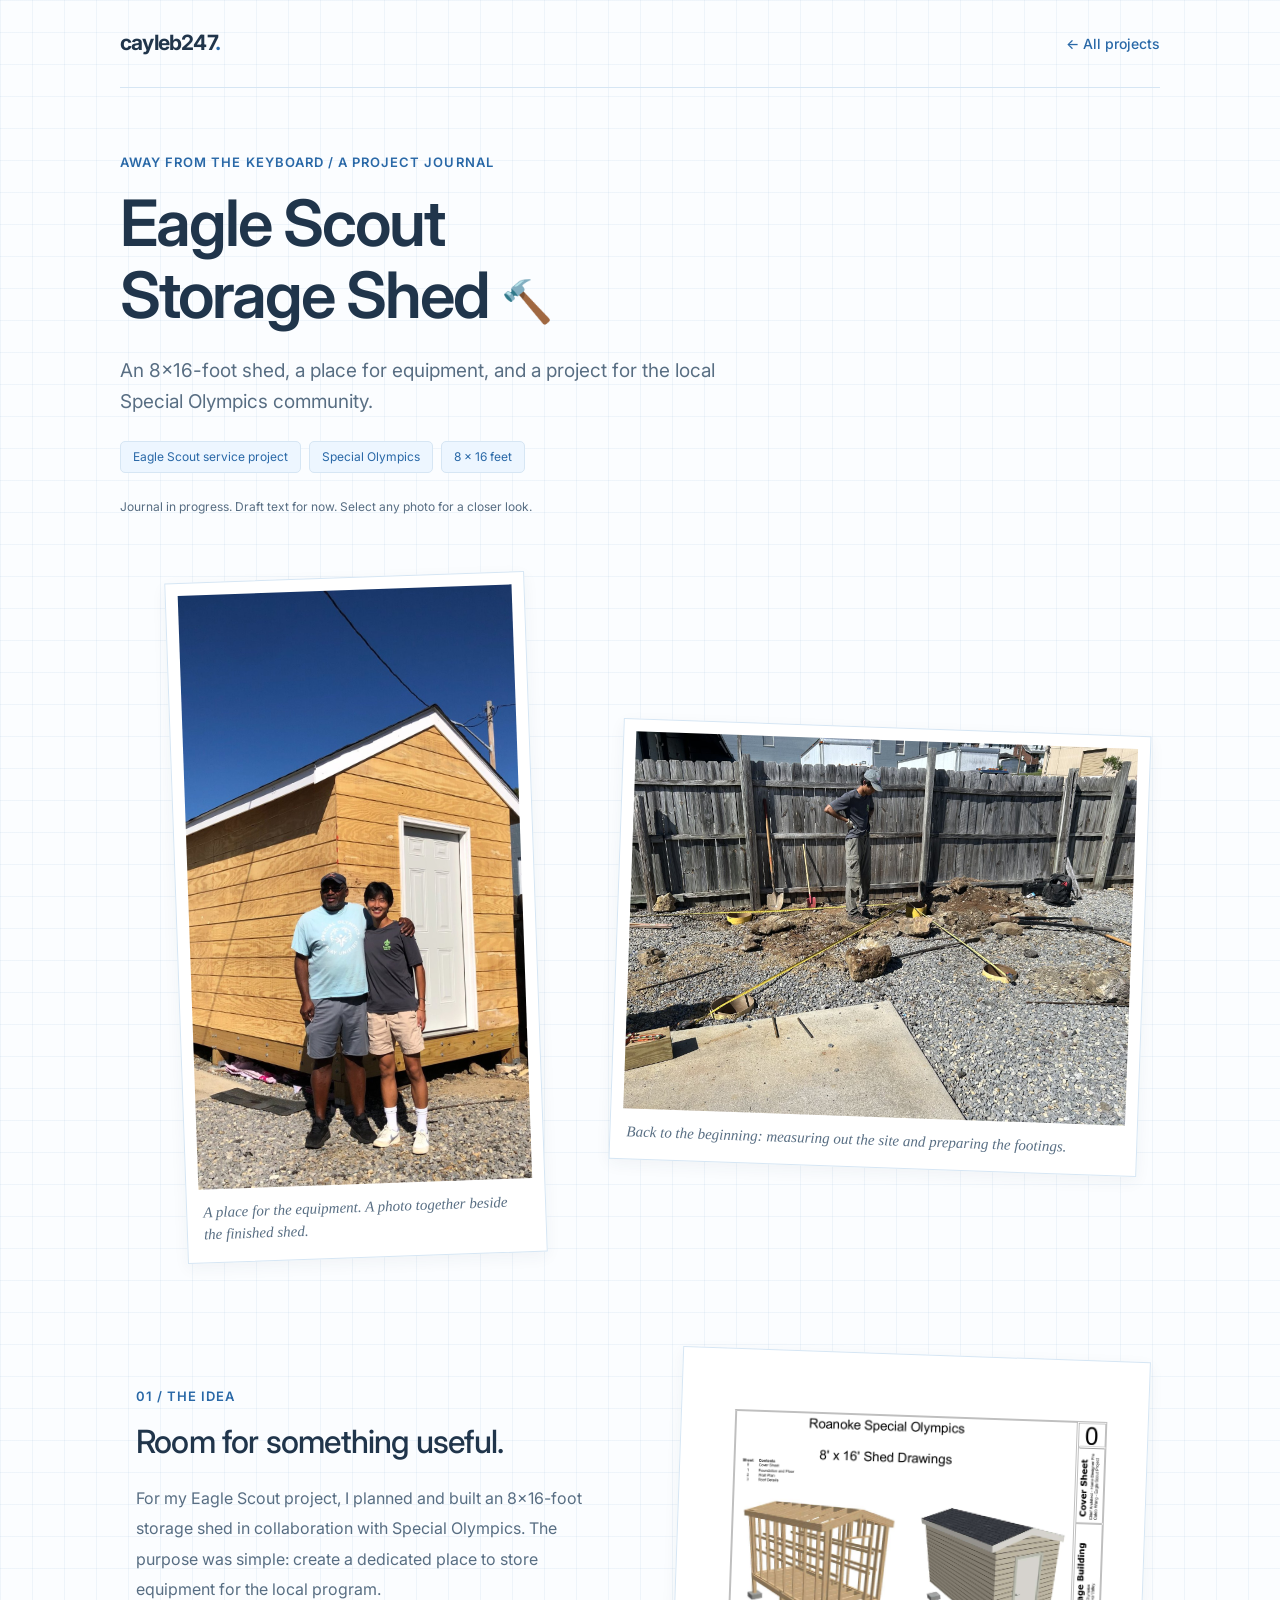
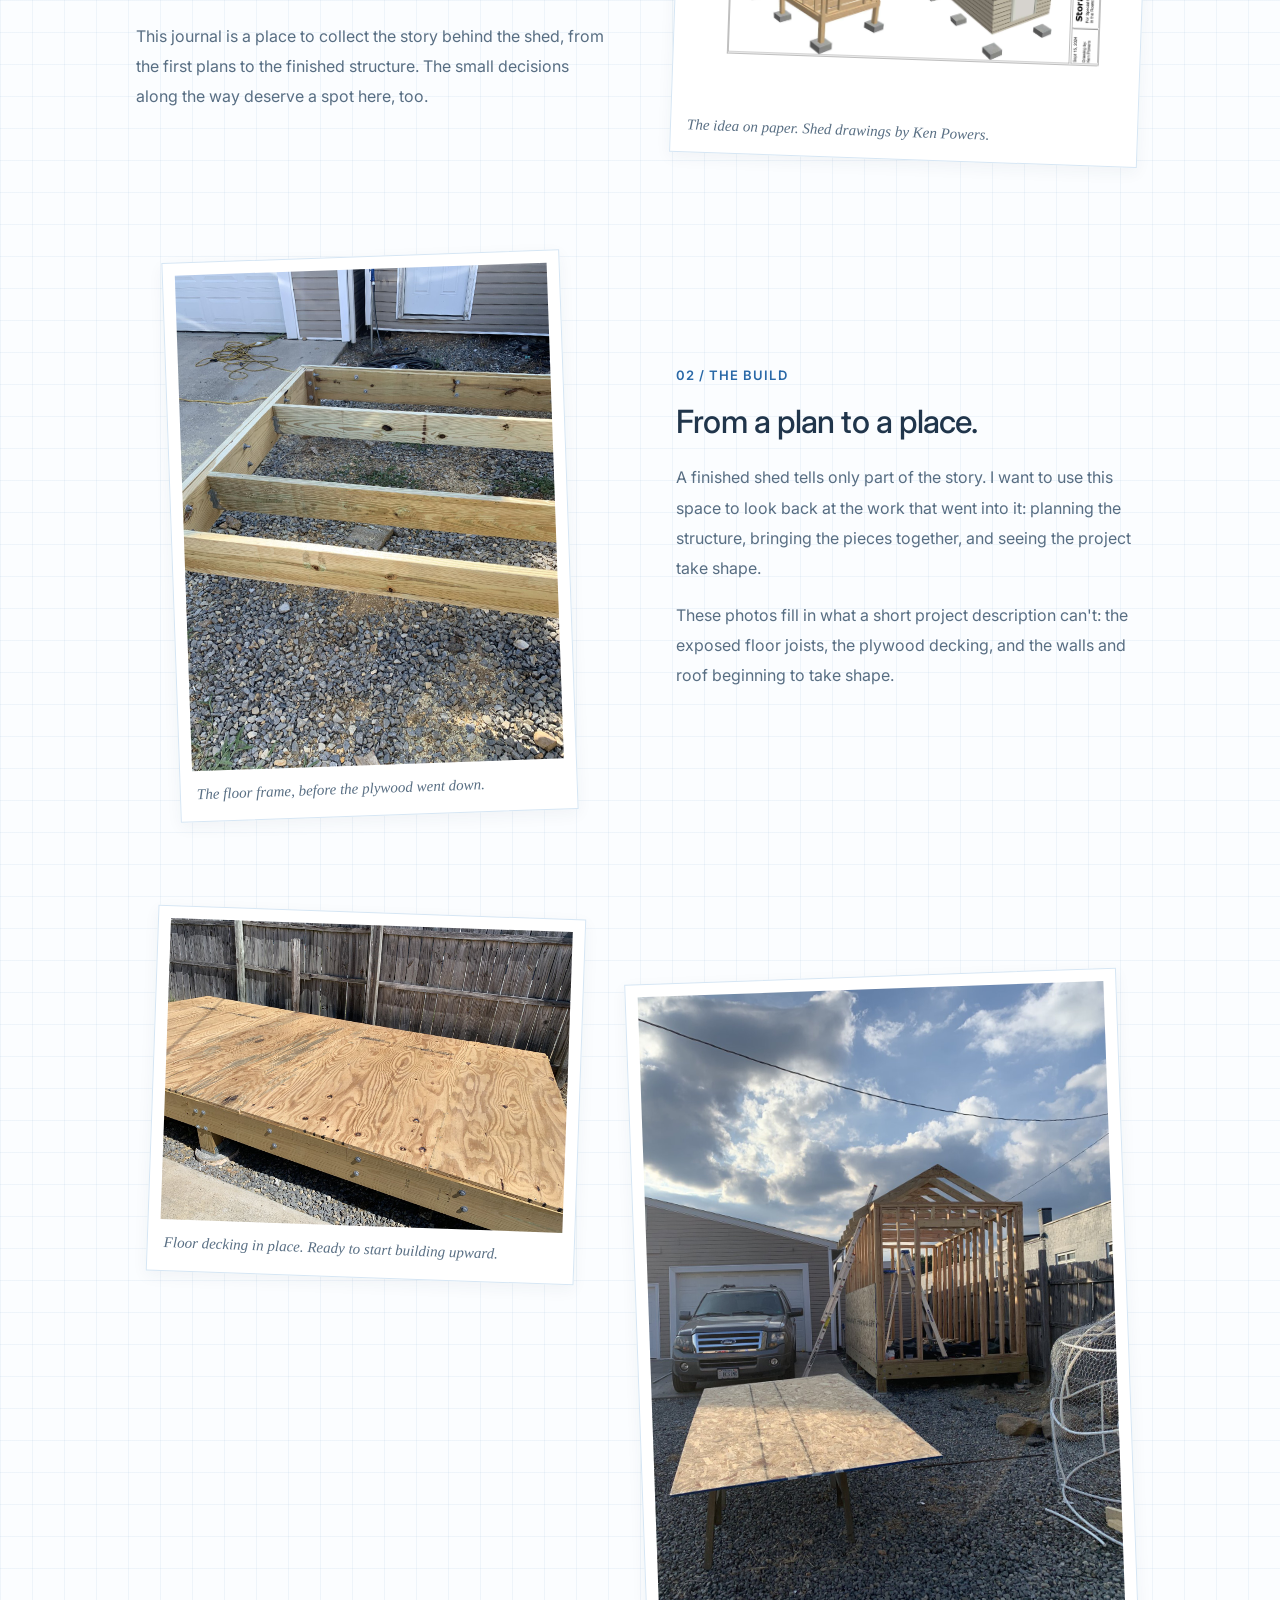
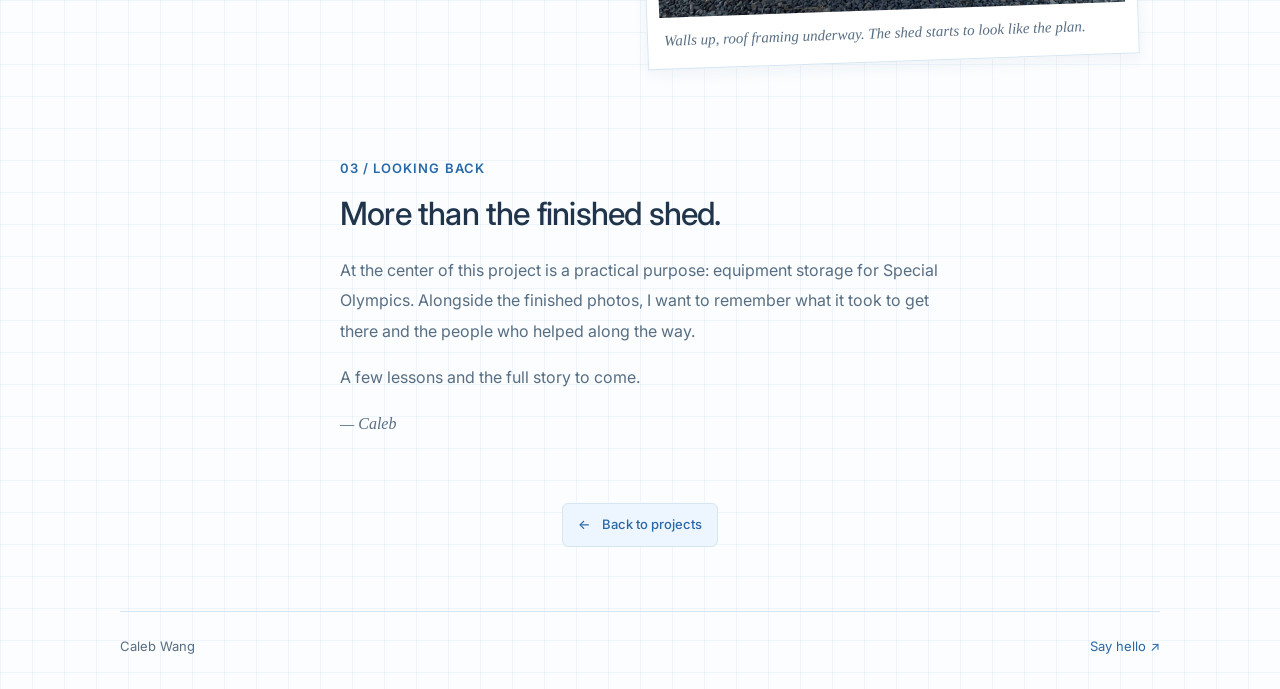
==== eagle-scout.html @ dc011121 "Add Eagle Scout Project Page" ====
<!DOCTYPE html>
<html lang="en">
<head>
    <meta charset="UTF-8">
    <meta name="viewport" content="width=device-width, initial-scale=1.0">
    <meta name="description" content="A photo journal of Caleb Wang's Eagle Scout service project: an 8×16-foot equipment storage shed in collaboration with Special Olympics.">
    <title>Eagle Scout Storage Shed | Caleb Wang</title>
    <link href="styles.css" rel="stylesheet">
</head>
<body>
    <a class="skip-link" href="#main">Skip to content</a>
    <header class="header">
        <a class="wordmark" href="./">cayleb247<span aria-hidden="true">.</span></a>
        <nav class="icons" aria-label="Journal navigation">
            <a href="index.html#projects-title"><span aria-hidden="true">←</span> All projects</a>
        </nav>
    </header>
    <main id="main" class="journal">
        <article>
            <header class="journal-heading">
                <p class="eyebrow">Away from the keyboard / A project journal</p>
                <h1>Eagle Scout<br>Storage Shed <span aria-hidden="true">🔨</span></h1>
                <p class="journal-intro">An 8×16-foot shed, a place for equipment, and a project for the local Special Olympics community.</p>
                <ul class="journal-details" aria-label="Project details">
                    <li>Eagle Scout service project</li>
                    <li>Special Olympics</li>
                    <li>8 × 16 feet</li>
                </ul>
                <p class="journal-draft">Journal in progress. Draft text for now. Select any photo for a closer look.</p>
            </header>

            <div class="journal-opening">
                <figure class="journal-photo photo-finished">
                    <a href="images/shed-completed.jpg" target="_blank" rel="noopener noreferrer" aria-label="Open full photo of two people beside the completed shed">
                        <img src="images/shed-completed.jpg" alt="Two people standing beside the completed wooden shed with white trim and a white door" width="900" height="1600" fetchpriority="high">
                    </a>
                    <figcaption>A place for the equipment. A photo together beside the finished shed.</figcaption>
                </figure>
                <figure class="journal-photo photo-detail">
                    <a href="images/shed-site-preparation.jpg" target="_blank" rel="noopener noreferrer" aria-label="Open full photo of the shed site preparation">
                        <img src="images/shed-site-preparation.jpg" alt="Measuring the shed site with tape measures, footing forms, and digging tools beside a wooden fence" width="1600" height="1200" decoding="async">
                    </a>
                    <figcaption>Back to the beginning: measuring out the site and preparing the footings.</figcaption>
                </figure>
            </div>

            <!-- Draft journal copy: replace with your own account of the project. -->
            <section class="journal-chapter chapter-planning" aria-labelledby="planning-title">
                <div class="journal-copy">
                    <p class="eyebrow">01 / The idea</p>
                    <h2 id="planning-title">Room for something useful.</h2>
                    <p>For my Eagle Scout project, I planned and built an 8×16-foot storage shed in collaboration with Special Olympics. The purpose was simple: create a dedicated place to store equipment for the local program.</p>
                    <p>This journal is a place to collect the story behind the shed, from the first plans to the finished structure. The small decisions along the way deserve a spot here, too.</p>
                </div>
                <figure class="journal-photo photo-plans">
                    <a href="images/shed-plans.png" target="_blank" rel="noopener noreferrer" aria-label="Open full-size shed drawing cover sheet">
                        <img src="images/shed-plans.png" alt="Roanoke Special Olympics 8 by 16 foot shed drawing cover sheet, showing the structural frame and completed shed design" width="1800" height="1391" loading="lazy" decoding="async">
                    </a>
                    <figcaption>The idea on paper. Shed drawings by Ken Powers.</figcaption>
                </figure>
            </section>

            <section class="journal-chapter chapter-building" aria-labelledby="building-title">
                <figure class="journal-photo photo-building">
                    <a href="images/shed-floor-frame.jpg" target="_blank" rel="noopener noreferrer" aria-label="Open full photo of the shed floor frame">
                        <img src="images/shed-floor-frame.jpg" alt="Wooden floor joists attached to the shed's perimeter beams above the gravel site" width="1200" height="1600" loading="lazy" decoding="async">
                    </a>
                    <figcaption>The floor frame, before the plywood went down.</figcaption>
                </figure>
                <div class="journal-copy">
                    <p class="eyebrow">02 / The build</p>
                    <h2 id="building-title">From a plan to a place.</h2>
                    <p>A finished shed tells only part of the story. I want to use this space to look back at the work that went into it: planning the structure, bringing the pieces together, and seeing the project take shape.</p>
                    <p>These photos fill in what a short project description can't: the exposed floor joists, the plywood decking, and the walls and roof beginning to take shape.</p>
                </div>
            </section>

            <div class="journal-photo-pair">
                <figure class="journal-photo photo-progress">
                    <a href="images/shed-floor-decking.jpg" target="_blank" rel="noopener noreferrer" aria-label="Open full photo of the shed floor decking">
                        <img src="images/shed-floor-decking.jpg" alt="Plywood decking covering the raised wooden shed floor" width="1600" height="1200" loading="lazy" decoding="async">
                    </a>
                    <figcaption>Floor decking in place. Ready to start building upward.</figcaption>
                </figure>
                <figure class="journal-photo photo-handover">
                    <a href="images/shed-wall-roof-framing.jpg" target="_blank" rel="noopener noreferrer" aria-label="Open full photo of the shed wall and roof framing">
                        <img src="images/shed-wall-roof-framing.jpg" alt="Shed wall studs and pitched roof framing under construction, with ladders and plywood nearby" width="1200" height="1600" loading="lazy" decoding="async">
                    </a>
                    <figcaption>Walls up, roof framing underway. The shed starts to look like the plan.</figcaption>
                </figure>
            </div>

            <section class="journal-reflection" aria-labelledby="reflection-title">
                <p class="eyebrow">03 / Looking back</p>
                <h2 id="reflection-title">More than the finished shed.</h2>
                <p>At the center of this project is a practical purpose: equipment storage for Special Olympics. Alongside the finished photos, I want to remember what it took to get there and the people who helped along the way.</p>
                <p>A few lessons and the full story to come.</p>
                <p class="journal-signoff">— Caleb</p>
            </section>
        </article>
        <div class="journal-back">
            <a class="button" href="index.html#projects-title"><span aria-hidden="true">←</span> Back to projects</a>
        </div>
    </main>
    <footer class="footer">
        <p>Caleb Wang</p>
        <a href="mailto:calebtwang@gmail.com">Say hello <span aria-hidden="true">↗</span></a>
    </footer>
</body>
</html>
---- styles.css ----
@import url('https://fonts.googleapis.com/css2?family=Inter:wght@400;500;600;700&display=swap');

:root {
    color-scheme: light;
    --background: #fbfdff;
    --surface: #ffffff;
    --blue-light: #edf6ff;
    --blue-hover: #deedff;
    --blue: #2968a7;
    --text: #20354b;
    --muted: #586e83;
    --border: #d6e6f4;
}

* {
    box-sizing: border-box;
}

body {
    margin: 0;
    color: var(--text);
    background-color: var(--background);
    background-image:
        linear-gradient(rgba(112, 160, 203, 0.09) 1px, transparent 1px),
        linear-gradient(90deg, rgba(112, 160, 203, 0.09) 1px, transparent 1px);
    background-size: 32px 32px;
    font-family: 'Inter', -apple-system, BlinkMacSystemFont, 'Segoe UI', sans-serif;
    font-size: 16px;
    line-height: 1.65;
    -webkit-font-smoothing: antialiased;
}

::selection {
    background: var(--blue-hover);
}

a {
    color: var(--blue);
    text-decoration: none;
    text-underline-offset: 4px;
}

a:hover {
    text-decoration: underline;
}

a:focus-visible {
    outline: 3px solid var(--blue);
    outline-offset: 5px;
    border-radius: 3px;
}

.skip-link {
    position: absolute;
    top: -100px;
    left: 16px;
    padding: 8px 16px;
    background: var(--surface);
    z-index: 1;
}

.skip-link:focus {
    top: 8px;
}

.header,
.banner,
.content,
.footer {
    width: min(1040px, calc(100% - 64px));
    margin-inline: auto;
}

.header {
    min-height: 88px;
    display: flex;
    align-items: center;
    justify-content: space-between;
    gap: 24px;
    border-bottom: 1px solid var(--border);
}

.wordmark {
    color: var(--text);
    font-size: 21px;
    font-weight: 700;
    letter-spacing: -0.8px;
}

.wordmark span,
.hello-dot {
    color: var(--blue);
}

.icons {
    display: flex;
    align-items: center;
    gap: 24px;
    font-size: 14px;
    font-weight: 500;
}

.banner {
    display: flex;
    align-items: center;
    justify-content: space-between;
    gap: 72px;
    padding-block: 76px 80px;
}

.bio {
    max-width: 620px;
}

.eyebrow {
    color: var(--blue);
    font-size: 13px;
    font-weight: 600;
    letter-spacing: 0.08em;
    text-transform: uppercase;
    margin: 0 0 14px;
}

.bio h1 {
    font-size: clamp(36px, 4.5vw, 52px);
    line-height: 1.15;
    font-weight: 600;
    letter-spacing: -2px;
    margin: 0 0 22px;
}

.bio > p:not(.eyebrow) {
    color: var(--muted);
    font-size: 18px;
    line-height: 1.8;
    margin: 0 0 28px;
}

.profile {
    flex: 0 0 208px;
    margin: 0;
    text-align: center;
}

.profile img {
    display: block;
    width: 100%;
    height: auto;
    border: 6px solid var(--surface);
    border-radius: 12px;
    box-shadow: 0 0 0 1px var(--border);
}

.profile figcaption {
    color: var(--muted);
    font-size: 12px;
    margin-top: 12px;
}

.content {
    padding-block: 36px 64px;
    border-top: 1px solid var(--border);
}

.section-heading {
    margin-bottom: 28px;
}

.section-heading h2 {
    margin: 0 0 4px;
    font-size: 28px;
    font-weight: 600;
    letter-spacing: -0.8px;
}

.section-heading p {
    margin: 0;
    color: var(--muted);
    font-size: 14px;
}

.project-container {
    display: grid;
    grid-template-columns: repeat(2, minmax(0, 1fr));
    gap: 20px;
}

.project {
    display: flex;
    flex-direction: column;
    padding: 28px;
    background: var(--surface);
    border: 1px solid var(--border);
    border-radius: 12px;
}

.project-title h3 {
    margin: 0 0 14px;
    font-size: 21px;
    font-weight: 600;
    letter-spacing: -0.4px;
    line-height: 1.4;
}

.emoji {
    display: inline-block;
    margin-left: 5px;
    font-size: 23px;
    vertical-align: middle;
}

.project-info {
    display: flex;
    flex-direction: column;
    flex-grow: 1;
}

.project-info p {
    margin: 0 0 24px;
    color: var(--muted);
    font-size: 15px;
}

.button-container {
    display: flex;
    flex-wrap: wrap;
    align-items: center;
    gap: 10px;
}

.project-info .button-container {
    margin-top: auto;
}

.button {
    display: inline-flex;
    justify-content: center;
    align-items: center;
    gap: 12px;
    min-height: 44px;
    padding: 10px 15px;
    color: var(--blue);
    background: var(--blue-light);
    border: 1px solid var(--border);
    border-radius: 6px;
    font-family: inherit;
    font-size: 13px;
    font-weight: 500;
    line-height: 1.5;
    transition: background-color 150ms ease;
}

.button:hover {
    background: var(--blue-hover);
    text-decoration: none;
}

.button:disabled {
    color: var(--muted);
    background: #f1f5f9;
    opacity: 0.6;
    cursor: not-allowed;
}

.button-primary {
    background: var(--blue-hover);
    font-size: 14px;
}

.button-primary:hover {
    background: #cde3fb;
}

.text-link {
    display: inline-flex;
    align-items: center;
    gap: 10px;
    min-height: 44px;
    margin-left: 10px;
    font-size: 14px;
    font-weight: 500;
}

.footer {
    display: flex;
    align-items: center;
    justify-content: space-between;
    gap: 16px;
    padding-block: 24px 32px;
    border-top: 1px solid var(--border);
    color: var(--muted);
    font-size: 13px;
}

.footer p {
    margin: 0;
}

@media (max-width: 720px) {
    .header,
    .banner,
    .content,
    .footer {
        width: calc(100% - 40px);
    }

    .header {
        min-height: 76px;
        flex-wrap: wrap;
        gap: 8px 20px;
        padding-block: 16px;
    }

    .icons {
        gap: 16px;
        flex-wrap: wrap;
    }

    .banner {
        flex-direction: column;
        align-items: flex-start;
        gap: 36px;
        padding-block: 48px;
    }

    .bio h1 {
        letter-spacing: -1.3px;
    }

    .bio > p:not(.eyebrow) {
        font-size: 16px;
    }

    .profile {
        flex-basis: auto;
        width: 160px;
    }

    .project-container {
        grid-template-columns: minmax(0, 1fr);
        gap: 16px;
    }

    .project {
        padding: 24px;
    }

    .footer {
        flex-wrap: wrap;
    }
}

/* Photo journal */
.journal {
    width: min(1040px, calc(100% - 64px));
    margin-inline: auto;
    padding-top: 64px;
}

.journal-heading {
    max-width: 740px;
    margin-bottom: 48px;
}

.journal-heading h1 {
    margin: 0 0 24px;
    font-size: clamp(36px, 6vw, 64px);
    font-weight: 600;
    line-height: 1.12;
    letter-spacing: -2px;
}

.journal-heading h1 span {
    display: inline-block;
    font-size: 0.65em;
    vertical-align: middle;
}

.journal-intro {
    max-width: 600px;
    color: var(--muted);
    font-size: 19px;
}

.journal-details {
    display: flex;
    flex-wrap: wrap;
    gap: 8px;
    margin: 24px 0;
    padding: 0;
    list-style: none;
}

.journal-details li {
    padding: 5px 12px;
    border: 1px solid var(--border);
    border-radius: 5px;
    background: var(--blue-light);
    color: var(--blue);
    font-size: 12px;
}

.journal-draft {
    font-size: 12px;
    color: var(--muted);
}

.journal-opening {
    display: grid;
    grid-template-columns: minmax(0, 1fr) minmax(0, 1.2fr);
    gap: 40px;
    align-items: center;
    padding: 12px 16px 48px;
}

.journal-photo {
    min-width: 0;
    margin: 0;
    padding: 12px 12px 16px;
    background: var(--surface);
    border: 1px solid var(--border);
    box-shadow: 0 5px 16px rgba(32, 53, 75, 0.05);
}

.journal-photo a {
    display: block;
}

.journal-photo img {
    display: block;
    width: 100%;
    height: auto;
}

.photo-finished {
    width: min(100%, 360px);
    justify-self: center;
}

.journal-photo figcaption {
    margin: 12px 4px 0;
    color: var(--muted);
    font-family: Georgia, 'Times New Roman', serif;
    font-size: 15px;
    font-style: italic;
    line-height: 1.5;
}

.photo-finished,
.photo-building,
.photo-handover {
    transform: rotate(-2deg);
}

.photo-detail,
.photo-plans,
.photo-progress {
    transform: rotate(2deg);
}

.photo-detail {
    margin-top: 60px;
}

.journal-chapter {
    display: grid;
    grid-template-columns: minmax(0, 1fr) minmax(0, 1fr);
    align-items: center;
    gap: 72px;
    padding: 48px 16px;
}

.journal h2 {
    margin: 0 0 20px;
    font-size: clamp(25px, 3vw, 32px);
    line-height: 1.3;
    font-weight: 500;
    letter-spacing: -0.8px;
}

.journal-copy > p:not(.eyebrow),
.journal-reflection > p:not(.eyebrow) {
    color: var(--muted);
    font-size: 16px;
    line-height: 1.9;
}

.photo-building {
    width: 85%;
    justify-self: center;
}

.journal-photo-pair {
    display: grid;
    grid-template-columns: minmax(0, 1fr) minmax(0, 1.15fr);
    align-items: start;
    gap: 56px;
    padding: 48px 32px;
}

.photo-handover {
    margin-top: 64px;
}

.journal-reflection {
    max-width: 600px;
    margin: 48px auto;
}

.journal-signoff {
    font-family: Georgia, 'Times New Roman', serif;
    font-style: italic;
}

.journal-back {
    padding-block: 16px 64px;
    text-align: center;
}

@media (max-width: 720px) {
    .journal {
        width: calc(100% - 40px);
        padding-top: 40px;
    }

    .journal-heading h1 {
        letter-spacing: -1px;
    }

    .journal-intro {
        font-size: 17px;
    }

    .journal-opening,
    .journal-chapter,
    .journal-photo-pair {
        grid-template-columns: minmax(0, 1fr);
        gap: 36px;
        padding: 20px 8px 36px;
    }

    .photo-detail,
    .photo-building {
        width: 78%;
        justify-self: center;
    }

    .photo-detail,
    .photo-handover {
        margin-top: 0;
    }

    .chapter-building .journal-copy {
        grid-row: 1;
    }

    .journal-reflection {
        margin-block: 32px;
    }
}

@media (prefers-reduced-motion: reduce) {
    .button {
        transition: none;
    }
}
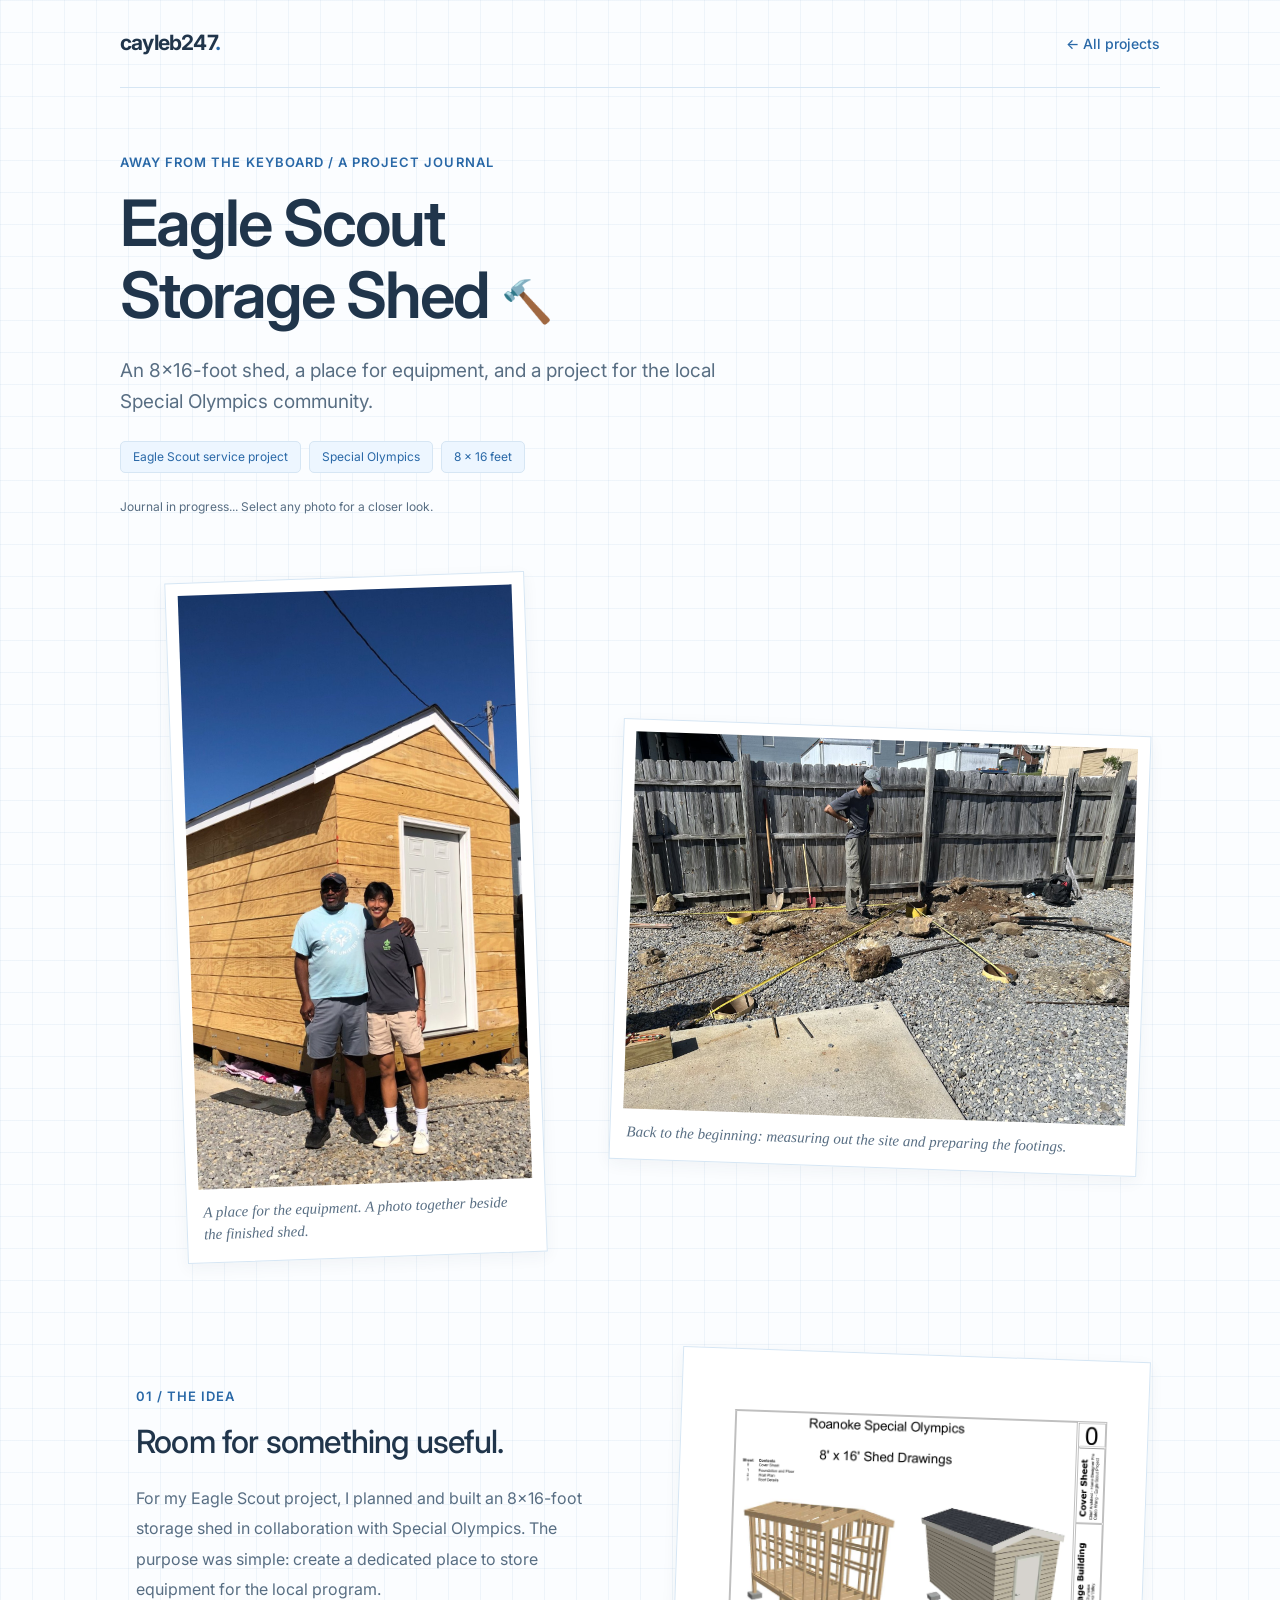
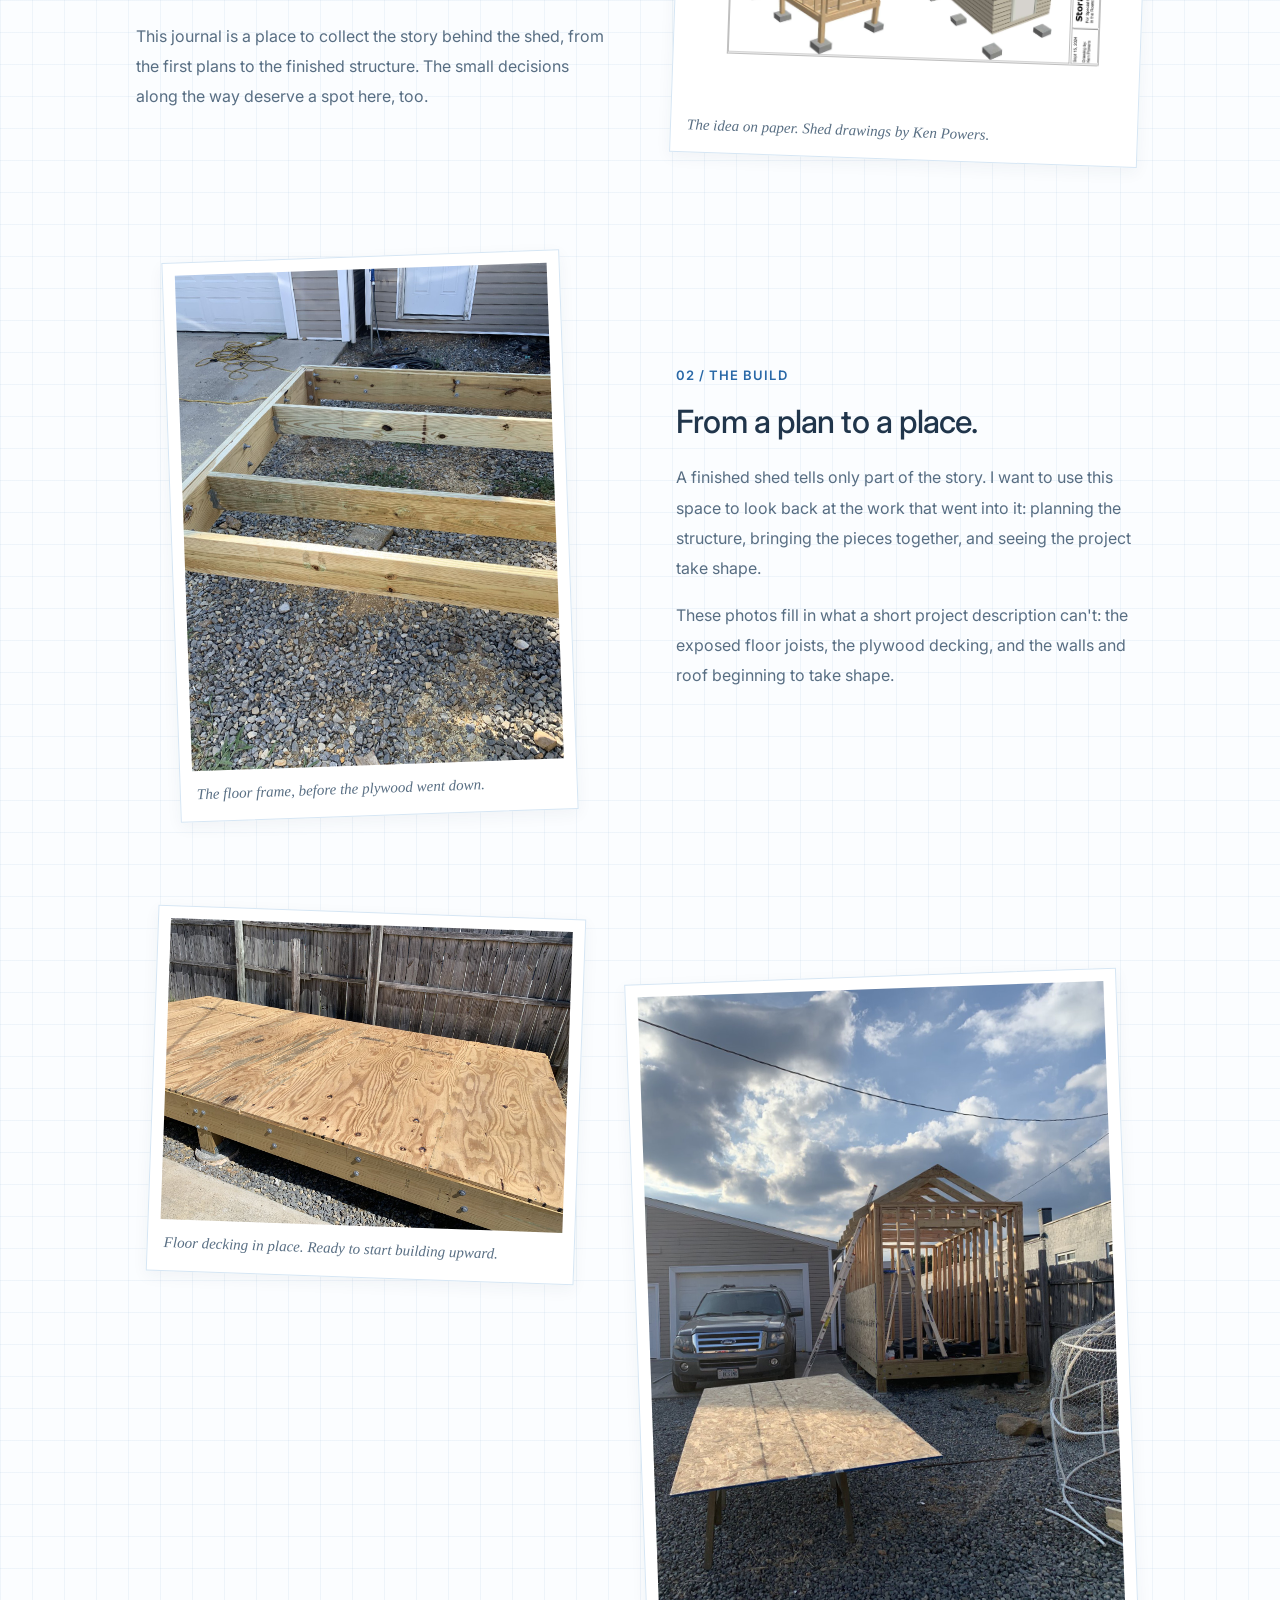
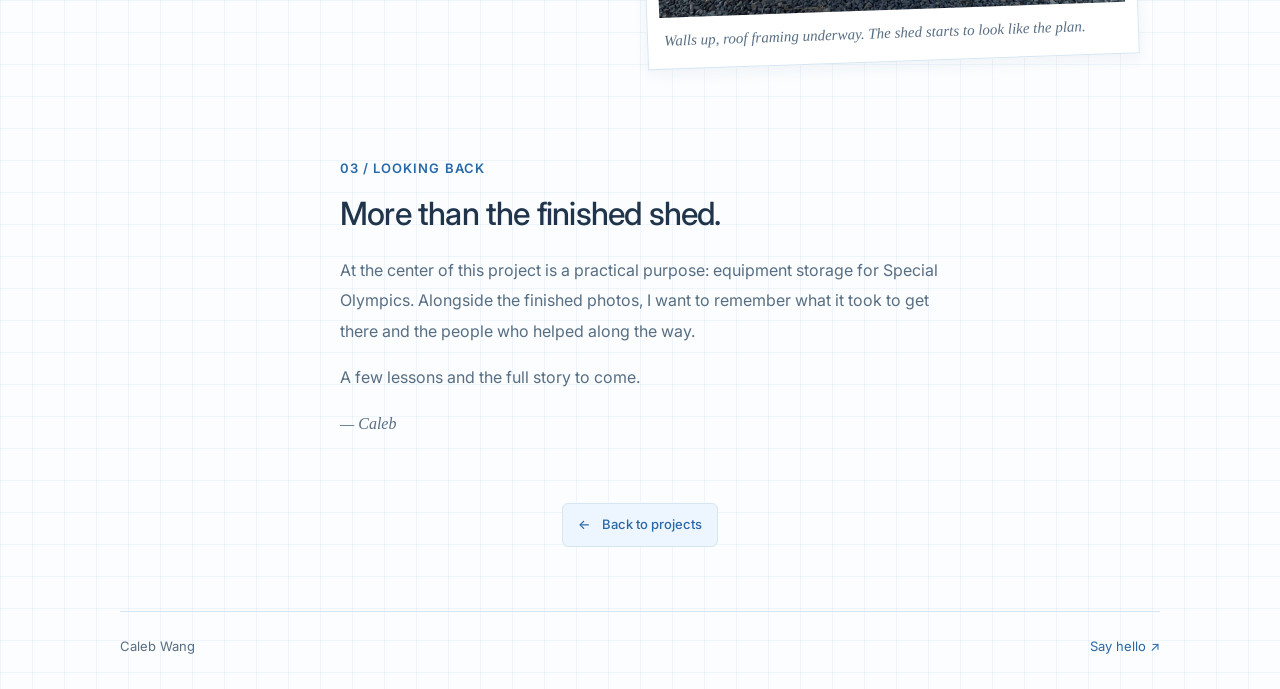
==== commit 4cf2d751: "Add some dots..." ====
--- a/eagle-scout.html
+++ b/eagle-scout.html
@@ -26,7 +26,7 @@
                     <li>Special Olympics</li>
                     <li>8 × 16 feet</li>
                 </ul>
-                <p class="journal-draft">Journal in progress. Draft text for now. Select any photo for a closer look.</p>
+                <p class="journal-draft">Journal in progress... Select any photo for a closer look.</p>
             </header>
 
             <div class="journal-opening">
